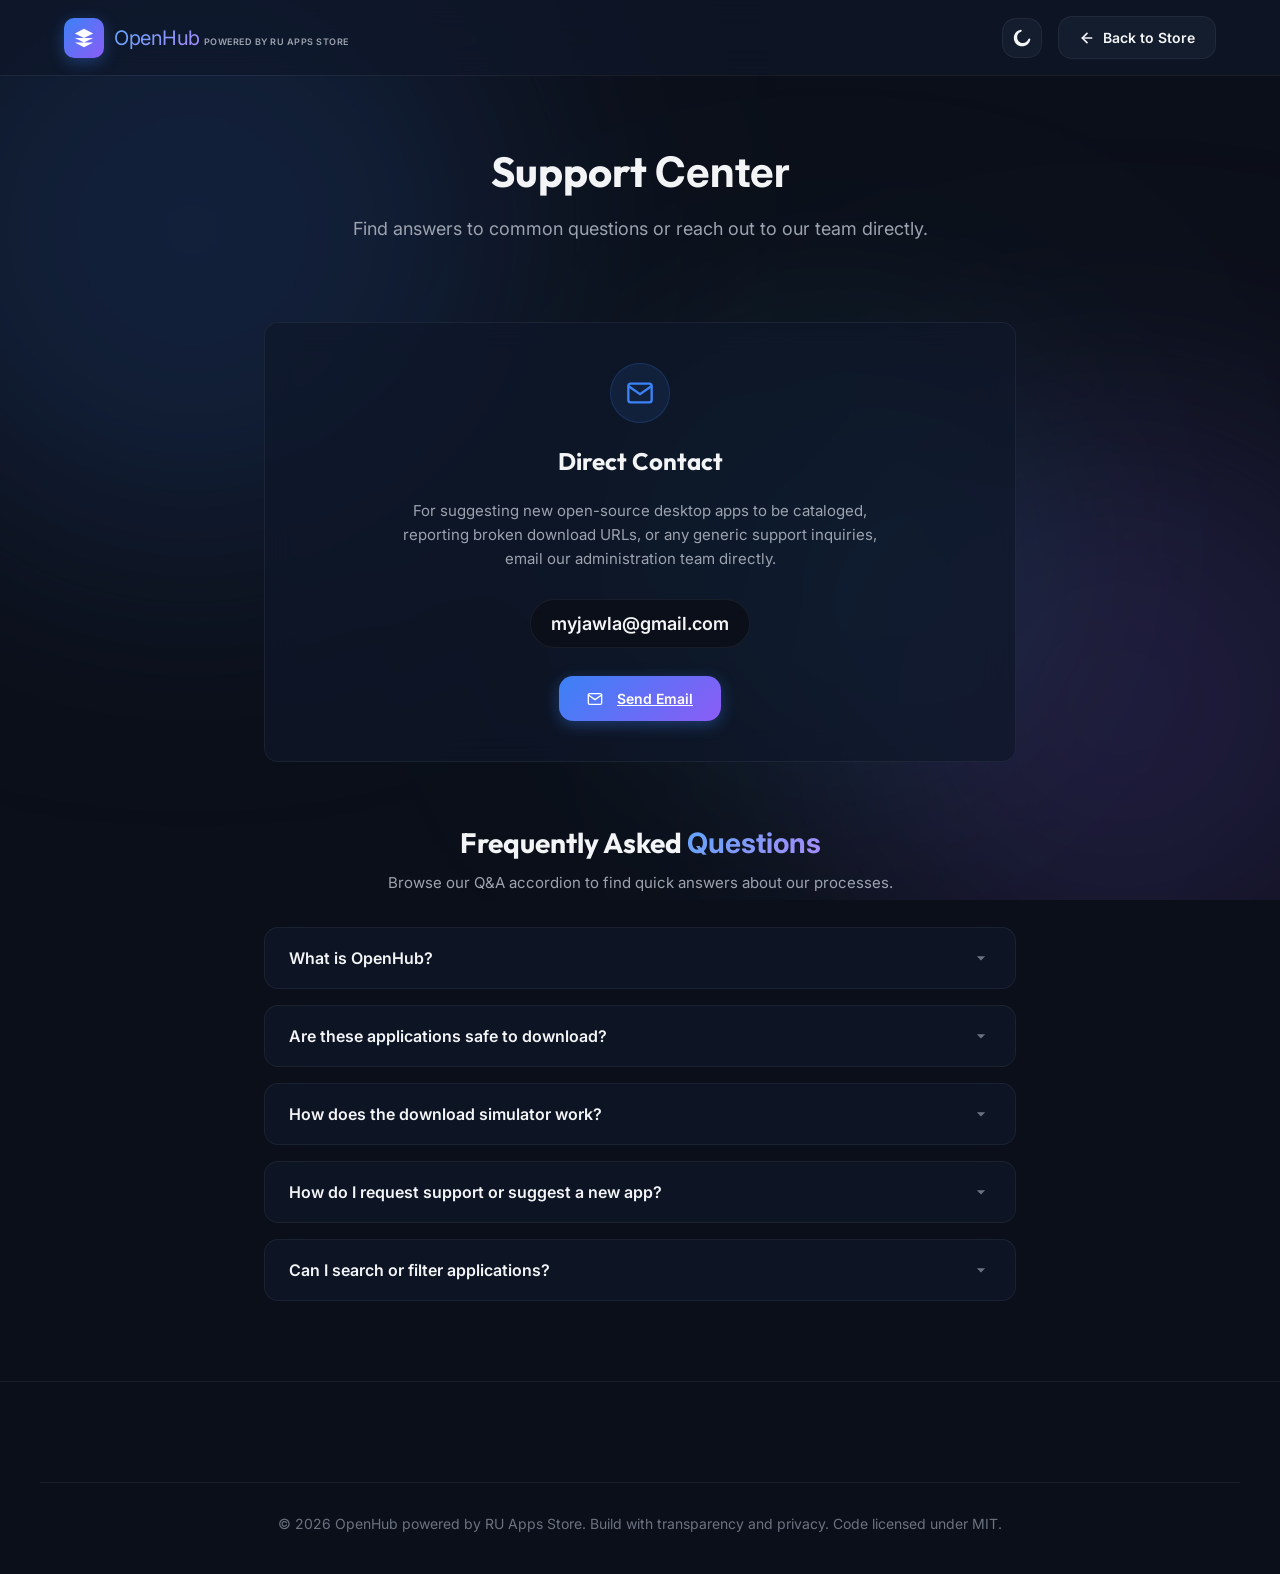
==== support.html @ 0f74a6c7 "Add files via upload" ====
<!DOCTYPE html>
<html lang="en" data-theme="dark">
<head>
    <meta charset="UTF-8">
    <meta name="viewport" content="width=device-width, initial-scale=1.0">
    <title>Support & Q&A - OpenHub powered by RU Apps Store</title>
    <meta name="description" content="Get help, check frequently asked questions, suggest new open-source applications, or contact support for OpenHub powered by RU Apps Store.">
    <link rel="stylesheet" href="styles.css?v=2.1.0">
    <style>
        /* Support Page Specific Overrides */
        .support-hero {
            padding-top: 140px;
            padding-bottom: 40px;
            text-align: center;
        }
        
        .support-container {
            max-width: 800px;
            margin: 0 auto;
            padding: 0 24px;
        }

        .contact-card {
            padding: 40px;
            text-align: center;
            margin-bottom: 60px;
            position: relative;
            overflow: hidden;
            display: flex;
            flex-direction: column;
            align-items: center;
            gap: 20px;
        }

        .contact-icon {
            width: 60px;
            height: 60px;
            background: rgba(59, 130, 246, 0.1);
            border: 1px solid rgba(59, 130, 246, 0.2);
            color: var(--accent-primary);
            border-radius: 50%;
            display: flex;
            align-items: center;
            justify-content: center;
        }

        .contact-icon svg {
            width: 28px;
            height: 28px;
            fill: none;
            stroke: currentColor;
            stroke-width: 2;
        }

        .contact-card h3 {
            font-size: 24px;
            font-weight: 700;
        }

        .contact-card p {
            color: var(--text-secondary);
            font-size: 15px;
            max-width: 500px;
            line-height: 1.6;
        }

        .contact-email {
            font-size: 18px;
            font-weight: 600;
            color: var(--text-primary);
            background: var(--bg-primary);
            padding: 10px 20px;
            border-radius: 30px;
            border: 1px solid var(--border-color);
            margin: 8px 0;
        }

        .back-btn-nav {
            display: flex;
            align-items: center;
            gap: 8px;
            text-decoration: none;
            color: var(--text-primary);
            font-weight: 600;
            font-size: 14px;
            padding: 10px 20px;
            border-radius: var(--radius-md);
            background: var(--bg-card);
            border: 1px solid var(--border-color);
            transition: all 0.25s ease;
        }

        .back-btn-nav:hover {
            border-color: var(--border-color-active);
            background: rgba(255, 255, 255, 0.05);
            transform: translateY(-2px);
        }

        [data-theme="light"] .back-btn-nav:hover {
            background: rgba(0, 0, 0, 0.02);
        }
    </style>
</head>
<body>
    <!-- Background Animated Blobs -->
    <div class="bg-blobs">
        <div class="blob blob-1"></div>
        <div class="blob blob-2"></div>
        <div class="blob blob-3"></div>
    </div>

    <!-- Navigation Header -->
    <header>
        <div class="container nav-wrapper">
            <a href="index.html" class="logo-wrapper">
                <div class="logo-icon">
                    <svg viewBox="0 0 24 24">
                        <path d="M12 2L2 7l10 5 10-5-10-5zM2 17l10 5 10-5M2 12l10 5 10-5"/>
                    </svg>
                </div>
                <div class="logo-text-group">
                    <span class="logo-text" style="font-size: 20px;">OpenHub</span>
                    <span class="logo-subtext" style="font-size: 9px; color: var(--text-secondary); font-weight: 600; letter-spacing: 0.5px; text-transform: uppercase;">powered by RU Apps Store</span>
                </div>
            </a>
            
            <div class="nav-actions">
                <button class="btn btn-secondary theme-btn btn-icon" id="themeToggle" aria-label="Toggle Theme">
                    <!-- Sun Icon -->
                    <svg class="sun" viewBox="0 0 24 24">
                        <path d="M12 7c-2.76 0-5 2.24-5 5s2.24 5 5 5 5-2.24 5-5-2.24-5-5-5zM2 13h2c.55 0 1-.45 1-1s-.45-1-1-1H2c-.55 0-1 .45-1 1s.45 1 1 1zm18 0h2c.55 0 1-.45 1-1s-.45-1-1-1h-2c-.55 0-1 .45-1 1s.45 1 1 1zM11 2v2c0 .55.45 1 1 1s1-.45 1-1V2c0-.55-.45-1-1-1s-1 .45-1 1zm0 18v2c0 .55.45 1 1 1s1-.45 1-1v-2c0-.55-.45-1-1-1s-1 .45-1 1zM5.99 4.58c-.39-.39-1.03-.39-1.41 0s-.39 1.03 0 1.41l1.06 1.06c.39.39 1.03.39 1.41 0s.39-1.03 0-1.41L5.99 4.58zm12.37 12.37c-.39-.39-1.03-.39-1.41 0s-.39 1.03 0 1.41l1.06 1.06c.39.39 1.03.39 1.41 0s.39-1.03 0-1.41l-1.06-1.06zm1.06-10.96c.39-.39.39-1.03 0-1.41s-1.03-.39-1.41 0l-1.06 1.06c-.39.39-.39 1.03 0 1.41s1.03.39 1.41 0l1.06-1.06zM7.05 18.36c.39-.39.39-1.03 0-1.41s-1.03-.39-1.41 0l-1.06 1.06c-.39.39-.39 1.03 0 1.41s1.03.39 1.41 0l1.06-1.06z"/>
                    </svg>
                    <!-- Moon Icon -->
                    <svg class="moon" viewBox="0 0 24 24">
                        <path d="M12.3 22h-.1c-5.5 0-10-4.5-10-10 0-4.8 3.5-8.9 8.2-9.8.6-.1 1.2.3 1.3.9.1.6-.2 1.2-.8 1.4-2.8.9-4.7 3.5-4.7 6.5 0 3.9 3.1 7 7 7 3 0 5.6-1.9 6.5-4.7.2-.6.8-.9 1.4-.8.6.1 1 .7.9 1.3-.9 4.7-5 8.2-9.7 8.2z"/>
                    </svg>
                </button>
                <a href="index.html" class="back-btn-nav">
                    <svg width="16" height="16" viewBox="0 0 24 24" fill="none" stroke="currentColor" stroke-width="2.5" stroke-linecap="round" stroke-linejoin="round">
                        <line x1="19" y1="12" x2="5" y2="12"></line>
                        <polyline points="12 19 5 12 12 5"></polyline>
                    </svg>
                    Back to Store
                </a>
            </div>
        </div>
    </header>

    <!-- Support Center Hero -->
    <section class="support-hero">
        <div class="container">
            <h1 style="font-size: 42px; margin-bottom: 12px;">Support <span>Center</span></h1>
            <p class="hero-subtitle">Find answers to common questions or reach out to our team directly.</p>
        </div>
    </section>

    <!-- Support Content -->
    <div class="support-container">
        <!-- Contact Card -->
        <div class="contact-card glass">
            <div class="contact-icon">
                <svg viewBox="0 0 24 24">
                    <path d="M4 4h16c1.1 0 2 .9 2 2v12c0 1.1-.9 2-2 2H4c-1.1 0-2-.9-2-2V6c0-1.1.9-2 2-2z"/>
                    <polyline points="22,6 12,13 2,6"/>
                </svg>
            </div>
            <h3>Direct Contact</h3>
            <p>For suggesting new open-source desktop apps to be cataloged, reporting broken download URLs, or any generic support inquiries, email our administration team directly.</p>
            <div class="contact-email">myjawla@gmail.com</div>
            <a href="mailto:myjawla@gmail.com" class="btn btn-primary" style="padding: 12px 28px;">
                <svg width="16" height="16" viewBox="0 0 24 24" fill="none" stroke="currentColor" stroke-width="2" stroke-linecap="round" stroke-linejoin="round" style="margin-right: 6px;">
                    <path d="M4 4h16c1.1 0 2 .9 2 2v12c0 1.1-.9 2-2 2H4c-1.1 0-2-.9-2-2V6c0-1.1.9-2 2-2z"/>
                    <polyline points="22,6 12,13 2,6"/>
                </svg>
                Send Email
            </a>
        </div>

        <!-- FAQ Section -->
        <section class="qa-section" style="border-top: none; padding-top: 0;">
            <h2 class="section-title" style="font-size: 28px; margin-bottom: 8px;">Frequently Asked <span>Questions</span></h2>
            <p class="section-subtitle" style="margin-bottom: 32px;">Browse our Q&A accordion to find quick answers about our processes.</p>
            
            <div class="qa-grid">
                <div class="qa-card glass">
                    <button class="qa-trigger">
                        <span>What is OpenHub?</span>
                        <svg class="chevron" viewBox="0 0 24 24"><path d="M7 10l5 5 5-5H7z"/></svg>
                    </button>
                    <div class="qa-content">
                        <p>OpenHub is a premium, curated catalog of free and open-source software (FOSS) for desktop systems. We host lists of official, clean installer links without any third-party wrappers, trackers, or hidden adware.</p>
                    </div>
                </div>

                <div class="qa-card glass">
                    <button class="qa-trigger">
                        <span>Are these applications safe to download?</span>
                        <svg class="chevron" viewBox="0 0 24 24"><path d="M7 10l5 5 5-5H7z"/></svg>
                    </button>
                    <div class="qa-content">
                        <p>Yes. Every listing points directly to official repository release assets (like GitHub Releases or official project mirrors). Downloads are verified by checksum logs, keeping you safe from malicious files.</p>
                    </div>
                </div>

                <div class="qa-card glass">
                    <button class="qa-trigger">
                        <span>How does the download simulator work?</span>
                        <svg class="chevron" viewBox="0 0 24 24"><path d="M7 10l5 5 5-5H7z"/></svg>
                    </button>
                    <div class="qa-content">
                        <p>When you click download, OpenHub triggers a secure handshake simulator that visualizes CDN routing, SHA-256 integrity checks, and antivirus sandbox scans to assure source safety before your browser starts the download.</p>
                    </div>
                </div>

                <div class="qa-card glass">
                    <button class="qa-trigger">
                        <span>How do I request support or suggest a new app?</span>
                        <svg class="chevron" viewBox="0 0 24 24"><path d="M7 10l5 5 5-5H7z"/></svg>
                    </button>
                    <div class="qa-content">
                        <p>You can suggest additions, report broken links, or ask questions by clicking the <strong>Send Email</strong> button above or by emailing us directly at <a href="mailto:myjawla@gmail.com" class="support-email">myjawla@gmail.com</a>.</p>
                    </div>
                </div>

                <div class="qa-card glass">
                    <button class="qa-trigger">
                        <span>Can I search or filter applications?</span>
                        <svg class="chevron" viewBox="0 0 24 24"><path d="M7 10l5 5 5-5H7z"/></svg>
                    </button>
                    <div class="qa-content">
                        <p>Absolutely! You can search by keywords in real-time or filter by categories like Development, Utilities, Productivity, Graphics, Security, and Multimedia using the navigation pills on the main store page.</p>
                    </div>
                </div>
            </div>
        </section>
    </div>

    <!-- Footer -->
    <footer>
        <div class="container footer-content" style="border-top: 1px solid var(--border-color); padding-top: 30px; margin-top: 60px; text-align: center;">
            <p>&copy; 2026 OpenHub powered by RU Apps Store. Build with transparency and privacy. Code licensed under MIT.</p>
        </div>
    </footer>

    <script src="support.js?v=2.1.0"></script>
</body>
</html>
---- styles.css ----
@import url('https://fonts.googleapis.com/css2?family=Inter:wght@300;400;500;600;700&family=Outfit:wght@400;500;600;700;800&display=swap');

:root {
    /* Themes variables - Default Dark Mode */
    --bg-primary: #0b0f19;
    --bg-secondary: rgba(15, 23, 42, 0.7);
    --bg-card: rgba(30, 41, 59, 0.45);
    --bg-input: rgba(15, 23, 42, 0.5);
    --border-color: rgba(255, 255, 255, 0.06);
    --border-color-active: rgba(255, 255, 255, 0.15);
    --text-primary: #f3f4f6;
    --text-secondary: #9ca3af;
    --text-muted: #6b7280;
    
    --accent-primary: #3b82f6;
    --accent-secondary: #8b5cf6;
    --accent-cyan: #06b6d4;
    --accent-emerald: #10b981;
    --accent-gradient: linear-gradient(135deg, #3b82f6 0%, #8b5cf6 100%);
    --accent-gradient-hover: linear-gradient(135deg, #2563eb 0%, #7c3aed 100%);
    --text-gradient: linear-gradient(135deg, #60a5fa 0%, #a78bfa 100%);
    --glow-color: rgba(59, 130, 246, 0.35);
    --glass-blur: blur(16px);
    
    --shadow-sm: 0 2px 8px -1px rgba(0, 0, 0, 0.1), 0 1px 3px -1px rgba(0, 0, 0, 0.06);
    --shadow-md: 0 4px 20px -2px rgba(0, 0, 0, 0.25), 0 2px 8px -1px rgba(0, 0, 0, 0.15);
    --shadow-lg: 0 20px 40px -5px rgba(0, 0, 0, 0.4), 0 10px 15px -3px rgba(0, 0, 0, 0.3);
    
    --radius-sm: 8px;
    --radius-md: 14px;
    --radius-lg: 24px;
    --radius-circle: 50%;
}

[data-theme="light"] {
    --bg-primary: #f8fafc;
    --bg-secondary: rgba(255, 255, 255, 0.75);
    --bg-card: rgba(255, 255, 255, 0.65);
    --bg-input: rgba(241, 245, 249, 0.8);
    --border-color: rgba(0, 0, 0, 0.06);
    --border-color-active: rgba(0, 0, 0, 0.12);
    --text-primary: #0f172a;
    --text-secondary: #475569;
    --text-muted: #94a3b8;
    
    --accent-primary: #2563eb;
    --accent-secondary: #7c3aed;
    --accent-cyan: #0891b2;
    --accent-emerald: #059669;
    --accent-gradient: linear-gradient(135deg, #2563eb 0%, #7c3aed 100%);
    --accent-gradient-hover: linear-gradient(135deg, #1d4ed8 0%, #6d28d9 100%);
    --text-gradient: linear-gradient(135deg, #1e40af 0%, #6b21a8 100%);
    --glow-color: rgba(37, 99, 235, 0.12);
    
    --shadow-sm: 0 2px 8px -1px rgba(0, 0, 0, 0.05), 0 1px 3px -1px rgba(0, 0, 0, 0.03);
    --shadow-md: 0 4px 20px -2px rgba(15, 23, 42, 0.08), 0 2px 8px -1px rgba(15, 23, 42, 0.04);
    --shadow-lg: 0 20px 40px -5px rgba(15, 23, 42, 0.1), 0 10px 15px -3px rgba(15, 23, 42, 0.05);
}

* {
    margin: 0;
    padding: 0;
    box-sizing: border-box;
    font-family: 'Inter', sans-serif;
    transition: background-color 0.3s ease, border-color 0.3s ease, color 0.3s ease;
}

body {
    background-color: var(--bg-primary);
    color: var(--text-primary);
    min-height: 100vh;
    overflow-x: hidden;
    line-height: 1.5;
}

/* Background Gradients Effects */
.bg-blobs {
    position: fixed;
    top: 0;
    left: 0;
    width: 100%;
    height: 100%;
    z-index: -1;
    overflow: hidden;
    pointer-events: none;
}

.blob {
    position: absolute;
    border-radius: 50%;
    filter: blur(120px);
    opacity: 0.15;
    mix-blend-mode: screen;
}

[data-theme="light"] .blob {
    opacity: 0.08;
    mix-blend-mode: multiply;
}

.blob-1 {
    top: -10%;
    left: -10%;
    width: 50vw;
    height: 50vw;
    background: var(--accent-primary);
    animation: float 20s infinite alternate;
}

.blob-2 {
    bottom: -10%;
    right: -10%;
    width: 45vw;
    height: 45vw;
    background: var(--accent-secondary);
    animation: float 25s infinite alternate-reverse;
}

.blob-3 {
    top: 40%;
    left: 50%;
    width: 30vw;
    height: 30vw;
    background: var(--accent-cyan);
    animation: float 18s infinite alternate;
}

@keyframes float {
    0% { transform: translate(0, 0) scale(1); }
    50% { transform: translate(50px, 30px) scale(1.1); }
    100% { transform: translate(-30px, -50px) scale(0.9); }
}

/* Scrollbar Style */
::-webkit-scrollbar {
    width: 8px;
}
::-webkit-scrollbar-track {
    background: var(--bg-primary);
}
::-webkit-scrollbar-thumb {
    background: var(--border-color-active);
    border-radius: 4px;
}
::-webkit-scrollbar-thumb:hover {
    background: var(--accent-primary);
}

/* Typography elements */
h1, h2, h3, h4, .font-display {
    font-family: 'Outfit', sans-serif;
    font-weight: 700;
}

/* Container */
.container {
    max-width: 1200px;
    margin: 0 auto;
    padding: 0 24px;
}

/* Glassmorphism utility class */
.glass {
    background: var(--bg-secondary);
    backdrop-filter: var(--glass-blur);
    -webkit-backdrop-filter: var(--glass-blur);
    border: 1px solid var(--border-color);
    border-radius: var(--radius-md);
}

/* Header & Navigation */
header {
    position: fixed;
    top: 0;
    left: 0;
    width: 100%;
    z-index: 100;
    padding: 16px 0;
    border-bottom: 1px solid var(--border-color);
}

header::before {
    content: '';
    position: absolute;
    inset: 0;
    background: var(--bg-secondary);
    backdrop-filter: var(--glass-blur);
    -webkit-backdrop-filter: var(--glass-blur);
    z-index: -1;
}

.nav-wrapper {
    display: flex;
    justify-content: space-between;
    align-items: center;
}

.logo-wrapper {
    display: flex;
    align-items: center;
    gap: 10px;
    text-decoration: none;
    color: var(--text-primary);
}

.logo-icon {
    width: 40px;
    height: 40px;
    background: var(--accent-gradient);
    border-radius: 10px;
    display: flex;
    align-items: center;
    justify-content: center;
    box-shadow: 0 4px 15px var(--glow-color);
}

.logo-icon svg {
    width: 22px;
    height: 22px;
    fill: #ffffff;
}

.logo-text {
    font-size: 24px;
    background: var(--text-gradient);
    -webkit-background-clip: text;
    -webkit-text-fill-color: transparent;
    letter-spacing: -0.5px;
}

.nav-actions {
    display: flex;
    align-items: center;
    gap: 16px;
}

/* Buttons */
.btn {
    display: inline-flex;
    align-items: center;
    justify-content: center;
    gap: 8px;
    padding: 10px 20px;
    border-radius: var(--radius-md);
    font-weight: 600;
    font-size: 14px;
    cursor: pointer;
    border: none;
    transition: all 0.25s cubic-bezier(0.4, 0, 0.2, 1);
}

.btn-primary {
    background: var(--accent-gradient);
    color: #ffffff;
    box-shadow: 0 4px 15px var(--glow-color);
}

.btn-primary:hover {
    background: var(--accent-gradient-hover);
    transform: translateY(-2px);
    box-shadow: 0 6px 20px var(--glow-color);
}

.btn-secondary {
    background: var(--bg-card);
    border: 1px solid var(--border-color);
    color: var(--text-primary);
}

.btn-secondary:hover {
    border-color: var(--border-color-active);
    background: rgba(255, 255, 255, 0.05);
    transform: translateY(-2px);
}

[data-theme="light"] .btn-secondary:hover {
    background: rgba(0, 0, 0, 0.02);
}

.btn-icon {
    width: 40px;
    height: 40px;
    padding: 0;
    border-radius: var(--radius-md);
}

/* Theme toggle btn */
.theme-btn svg {
    width: 20px;
    height: 20px;
    fill: var(--text-primary);
}

.theme-btn .sun { display: none; }
.theme-btn .moon { display: block; }

[data-theme="light"] .theme-btn .sun { display: block; }
[data-theme="light"] .theme-btn .moon { display: none; }

/* Hero Section */
.hero {
    padding-top: 140px;
    padding-bottom: 60px;
    text-align: center;
    position: relative;
}

.hero-badge {
    display: inline-flex;
    align-items: center;
    gap: 6px;
    padding: 6px 14px;
    background: rgba(59, 130, 246, 0.1);
    border: 1px solid rgba(59, 130, 246, 0.2);
    border-radius: 30px;
    color: #60a5fa;
    font-size: 13px;
    font-weight: 500;
    margin-bottom: 24px;
}

[data-theme="light"] .hero-badge {
    background: rgba(37, 99, 235, 0.06);
    color: var(--accent-primary);
}

.hero-badge svg {
    width: 14px;
    height: 14px;
    fill: currentColor;
}

.hero h1 {
    font-size: 52px;
    line-height: 1.15;
    margin-bottom: 16px;
    letter-spacing: -1.5px;
}

.hero h1 span {
    background: var(--text-gradient);
    -webkit-background-clip: text;
    -webkit-text-fill-color: transparent;
}

.hero-subtitle {
    font-size: 18px;
    color: var(--text-secondary);
    max-width: 600px;
    margin: 0 auto 40px;
    font-weight: 400;
}

/* Search Bar Wrapper */
.search-container {
    max-width: 640px;
    margin: 0 auto;
    position: relative;
    border-radius: var(--radius-md);
    box-shadow: var(--shadow-md);
}

.search-input-wrapper {
    display: flex;
    align-items: center;
    background: var(--bg-card);
    border: 1px solid var(--border-color);
    border-radius: var(--radius-md);
    padding: 6px 8px 6px 18px;
    position: relative;
    z-index: 2;
}

.search-input-wrapper:focus-within {
    border-color: var(--accent-primary);
    box-shadow: 0 0 0 3px var(--glow-color);
}

.search-input-wrapper svg.search-icon {
    width: 20px;
    height: 20px;
    fill: var(--text-muted);
    margin-right: 12px;
    flex-shrink: 0;
}

.search-input {
    background: none;
    border: none;
    outline: none;
    width: 100%;
    color: var(--text-primary);
    font-size: 16px;
    padding: 10px 0;
}

.search-input::placeholder {
    color: var(--text-muted);
}

/* Main Section Layout */
.app-section {
    padding-bottom: 80px;
}

/* Filter controls */
.controls-bar {
    display: flex;
    flex-direction: column;
    gap: 20px;
    margin-bottom: 36px;
}

.category-filters {
    display: flex;
    gap: 10px;
    overflow-x: auto;
    padding-bottom: 6px;
    scrollbar-width: none; /* Firefox */
}

.category-filters::-webkit-scrollbar {
    display: none; /* Safari and Chrome */
}

.filter-pill {
    padding: 8px 18px;
    border-radius: 20px;
    background: var(--bg-card);
    border: 1px solid var(--border-color);
    color: var(--text-secondary);
    font-size: 14px;
    font-weight: 500;
    white-space: nowrap;
    cursor: pointer;
    transition: all 0.2s ease;
}

.filter-pill:hover {
    color: var(--text-primary);
    border-color: var(--border-color-active);
}

.filter-pill.active {
    background: var(--accent-gradient);
    color: #ffffff;
    border-color: transparent;
    box-shadow: 0 4px 12px var(--glow-color);
}

.meta-info-row {
    display: flex;
    justify-content: space-between;
    align-items: center;
    font-size: 14px;
    color: var(--text-secondary);
}

.sorting-wrapper {
    display: flex;
    align-items: center;
    gap: 8px;
}

.sort-select {
    background: var(--bg-card);
    border: 1px solid var(--border-color);
    color: var(--text-primary);
    padding: 6px 12px;
    border-radius: 8px;
    outline: none;
    cursor: pointer;
    font-size: 13px;
}

/* Apps Grid */
.apps-grid {
    display: grid;
    grid-template-columns: repeat(auto-fill, minmax(340px, 1fr));
    gap: 24px;
}

/* App Card styling */
.app-card {
    display: flex;
    flex-direction: column;
    padding: 24px;
    position: relative;
    overflow: hidden;
    cursor: pointer;
    transition: all 0.3s cubic-bezier(0.25, 0.8, 0.25, 1);
}

.app-card::after {
    content: '';
    position: absolute;
    inset: 0;
    border-radius: inherit;
    border: 1px solid transparent;
    background: var(--accent-gradient) border-box;
    -webkit-mask: linear-gradient(#fff 0 0) padding-box, linear-gradient(#fff 0 0);
    -webkit-mask-composite: xor;
    mask-composite: exclude;
    opacity: 0;
    transition: opacity 0.3s ease;
}

.app-card:hover {
    transform: translateY(-6px);
    box-shadow: var(--shadow-md);
    background: rgba(30, 41, 59, 0.6);
}

[data-theme="light"] .app-card:hover {
    background: rgba(255, 255, 255, 0.9);
}

.app-card:hover::after {
    opacity: 1;
}

.app-card-header {
    display: flex;
    gap: 16px;
    margin-bottom: 16px;
    align-items: center;
}

.app-card-icon {
    width: 60px;
    height: 60px;
    border-radius: var(--radius-md);
    background: rgba(255, 255, 255, 0.03);
    border: 1px solid var(--border-color);
    padding: 10px;
    display: flex;
    align-items: center;
    justify-content: center;
    box-shadow: var(--shadow-sm);
    flex-shrink: 0;
}

.app-card-icon img, .app-card-icon svg {
    max-width: 100%;
    max-height: 100%;
    object-fit: contain;
}

.app-card-meta {
    display: flex;
    flex-direction: column;
    gap: 4px;
}

.app-card-title {
    font-size: 18px;
    font-weight: 700;
    line-height: 1.2;
}

.app-card-developer {
    font-size: 13px;
    color: var(--text-muted);
}

.app-card-body {
    flex-grow: 1;
    margin-bottom: 20px;
}

.app-card-desc {
    color: var(--text-secondary);
    font-size: 14px;
    line-height: 1.5;
    display: -webkit-box;
    -webkit-line-clamp: 2;
    -webkit-box-orient: vertical;
    overflow: hidden;
}

.app-card-footer {
    display: flex;
    justify-content: space-between;
    align-items: center;
    border-top: 1px solid var(--border-color);
    padding-top: 16px;
    margin-top: auto;
}

.app-stats {
    display: flex;
    gap: 12px;
}

.app-stat {
    display: flex;
    align-items: center;
    gap: 4px;
    font-size: 13px;
    color: var(--text-muted);
}

.app-stat svg {
    width: 14px;
    height: 14px;
    fill: currentColor;
}

.category-tag {
    font-size: 11px;
    font-weight: 600;
    text-transform: uppercase;
    letter-spacing: 0.5px;
    padding: 3px 8px;
    border-radius: 12px;
    background: rgba(255, 255, 255, 0.05);
    border: 1px solid var(--border-color);
    color: var(--text-secondary);
}

[data-theme="light"] .category-tag {
    background: rgba(0, 0, 0, 0.03);
}

/* Modals Overlay Base */
.modal-overlay {
    position: fixed;
    inset: 0;
    background: rgba(0, 0, 0, 0.7);
    backdrop-filter: blur(10px);
    -webkit-backdrop-filter: blur(10px);
    z-index: 1000;
    display: flex;
    align-items: center;
    justify-content: center;
    opacity: 0;
    pointer-events: none;
    transition: opacity 0.3s cubic-bezier(0.4, 0, 0.2, 1);
    padding: 20px;
}

.modal-overlay.active {
    opacity: 1;
    pointer-events: auto;
}

.modal-content {
    background: var(--bg-primary);
    border: 1px solid var(--border-color);
    border-radius: var(--radius-lg);
    width: 100%;
    max-width: 720px;
    max-height: 90vh;
    overflow-y: auto;
    position: relative;
    transform: scale(0.95) translateY(20px);
    transition: transform 0.35s cubic-bezier(0.34, 1.56, 0.64, 1);
    box-shadow: var(--shadow-lg);
}

.modal-overlay.active .modal-content {
    transform: scale(1) translateY(0);
}

.modal-close-btn {
    position: absolute;
    top: 20px;
    right: 20px;
    background: var(--bg-card);
    border: 1px solid var(--border-color);
    color: var(--text-primary);
    width: 36px;
    height: 36px;
    border-radius: 50%;
    display: flex;
    align-items: center;
    justify-content: center;
    cursor: pointer;
    z-index: 10;
}

.modal-close-btn svg {
    width: 14px;
    height: 14px;
    fill: currentColor;
}

.modal-close-btn:hover {
    border-color: var(--border-color-active);
    background: rgba(255, 255, 255, 0.05);
}

/* Detail Modal Styles */
.detail-header {
    display: flex;
    gap: 24px;
    padding: 40px 40px 30px;
    border-bottom: 1px solid var(--border-color);
    align-items: center;
}

.detail-logo {
    width: 90px;
    height: 90px;
    border-radius: var(--radius-lg);
    background: rgba(255, 255, 255, 0.02);
    border: 1px solid var(--border-color);
    padding: 16px;
    display: flex;
    align-items: center;
    justify-content: center;
    flex-shrink: 0;
}

.detail-logo svg, .detail-logo img {
    max-width: 100%;
    max-height: 100%;
}

.detail-meta-wrapper {
    flex-grow: 1;
}

.detail-title-row {
    display: flex;
    justify-content: space-between;
    align-items: flex-start;
    gap: 16px;
    flex-wrap: wrap;
}

.detail-title {
    font-size: 28px;
    font-weight: 800;
}

.detail-tags {
    display: flex;
    gap: 8px;
    margin-top: 8px;
}

.detail-body {
    padding: 30px 40px 40px;
}

.detail-desc {
    color: var(--text-secondary);
    font-size: 16px;
    line-height: 1.6;
    margin-bottom: 30px;
}

.detail-grid {
    display: grid;
    grid-template-columns: repeat(2, 1fr);
    gap: 20px;
    margin-bottom: 30px;
}

.detail-info-item {
    background: var(--bg-card);
    border: 1px solid var(--border-color);
    padding: 16px;
    border-radius: var(--radius-md);
}

.info-label {
    font-size: 12px;
    color: var(--text-muted);
    text-transform: uppercase;
    letter-spacing: 0.5px;
    margin-bottom: 4px;
}

.info-value {
    font-size: 15px;
    font-weight: 600;
    color: var(--text-primary);
}

.detail-action-buttons {
    display: flex;
    gap: 12px;
}

.detail-action-buttons .btn {
    flex: 1;
}

/* Download Simulation Modal */
.download-simulator-content {
    max-width: 440px;
    text-align: center;
    padding: 40px;
}

.simulator-icon-container {
    width: 80px;
    height: 80px;
    margin: 0 auto 24px;
    background: rgba(59, 130, 246, 0.1);
    border-radius: 50%;
    display: flex;
    align-items: center;
    justify-content: center;
    position: relative;
}

.simulator-icon-container svg {
    width: 32px;
    height: 32px;
    fill: var(--accent-primary);
}

.scanning-ring {
    position: absolute;
    inset: -5px;
    border: 2px solid transparent;
    border-top-color: var(--accent-cyan);
    border-radius: 50%;
    animation: rotate 1.5s linear infinite;
}

@keyframes rotate {
    to { transform: rotate(360deg); }
}

.progress-stats-row {
    display: flex;
    justify-content: space-between;
    align-items: center;
    font-size: 14px;
    font-weight: 500;
    margin-bottom: 8px;
    margin-top: 24px;
}

.progress-track {
    width: 100%;
    height: 8px;
    background: var(--bg-input);
    border-radius: 4px;
    overflow: hidden;
    margin-bottom: 24px;
    border: 1px solid var(--border-color);
}

.progress-bar {
    height: 100%;
    width: 0%;
    background: var(--accent-gradient);
    border-radius: 4px;
    transition: width 0.1s linear;
}

.simulator-status-text {
    font-size: 15px;
    color: var(--text-secondary);
    min-height: 24px;
}

.simulator-completed-actions {
    display: none;
    flex-direction: column;
    gap: 12px;
    margin-top: 24px;
    animation: fadeInUp 0.3s ease forwards;
}

@keyframes fadeInUp {
    from {
        opacity: 0;
        transform: translateY(10px);
    }
    to {
        opacity: 1;
        transform: translateY(0);
    }
}

/* Submit Modal / Floating Form */
.submit-modal-content {
    max-width: 560px;
}

.submit-header {
    padding: 30px 30px 20px;
    border-bottom: 1px solid var(--border-color);
}

.submit-header h2 {
    font-size: 22px;
}

.submit-body {
    padding: 30px;
}

.form-group {
    display: flex;
    flex-direction: column;
    gap: 8px;
    margin-bottom: 20px;
}

.form-group label {
    font-size: 13px;
    font-weight: 600;
    color: var(--text-secondary);
}

.form-input {
    background: var(--bg-input);
    border: 1px solid var(--border-color);
    color: var(--text-primary);
    padding: 12px 16px;
    border-radius: var(--radius-md);
    outline: none;
    font-size: 14px;
}

.form-input:focus {
    border-color: var(--accent-primary);
    background: var(--bg-card);
}

textarea.form-input {
    resize: vertical;
    min-height: 80px;
}

/* Feedback toast notifications */
.toast-container {
    position: fixed;
    bottom: 30px;
    right: 30px;
    z-index: 2000;
    display: flex;
    flex-direction: column;
    gap: 10px;
}

.toast {
    display: flex;
    align-items: center;
    gap: 12px;
    padding: 14px 20px;
    border-radius: var(--radius-md);
    box-shadow: var(--shadow-lg);
    background: var(--bg-secondary);
    border: 1px solid var(--border-color);
    backdrop-filter: var(--glass-blur);
    -webkit-backdrop-filter: var(--glass-blur);
    color: var(--text-primary);
    font-size: 14px;
    font-weight: 500;
    transform: translateY(50px);
    opacity: 0;
    animation: slideInUp 0.35s cubic-bezier(0.34, 1.56, 0.64, 1) forwards;
}

.toast-success {
    border-left: 4px solid var(--accent-emerald);
}

.toast-success svg {
    fill: var(--accent-emerald);
}

.toast svg {
    width: 18px;
    height: 18px;
}

@keyframes slideInUp {
    to {
        transform: translateY(0);
        opacity: 1;
    }
}

/* Footer Section */
footer {
    border-top: 1px solid var(--border-color);
    padding: 40px 0;
    text-align: center;
    font-size: 14px;
    color: var(--text-muted);
}

.footer-content {
    display: flex;
    flex-direction: column;
    align-items: center;
    gap: 16px;
}

.footer-stats {
    display: flex;
    gap: 24px;
    font-weight: 500;
    color: var(--text-secondary);
}

.footer-stats span {
    display: flex;
    align-items: center;
    gap: 6px;
}

.footer-stats svg {
    width: 14px;
    height: 14px;
    fill: currentColor;
}

/* Responsive media queries */
@media (max-width: 768px) {
    .hero h1 {
        font-size: 38px;
    }
    
    .hero-subtitle {
        font-size: 15px;
    }
    
    .detail-header {
        flex-direction: column;
        text-align: center;
        padding: 30px 20px 20px;
    }
    
    .detail-body {
        padding: 20px;
    }
    
    .detail-title-row {
        flex-direction: column;
        align-items: center;
    }
    
    .detail-tags {
        justify-content: center;
    }
    
    .detail-grid {
        grid-template-columns: 1fr;
    }
    
    .apps-grid {
        grid-template-columns: 1fr;
    }
}

/* Q&A Section Styles */
.qa-section {
    padding: 80px 0;
    position: relative;
    border-top: 1px solid var(--border-color);
}

.section-title {
    font-size: 36px;
    text-align: center;
    margin-bottom: 12px;
}

.section-title span {
    background: var(--text-gradient);
    -webkit-background-clip: text;
    -webkit-text-fill-color: transparent;
}

.section-subtitle {
    text-align: center;
    color: var(--text-secondary);
    max-width: 600px;
    margin: 0 auto 48px;
    font-size: 15px;
}

.qa-grid {
    max-width: 800px;
    margin: 0 auto;
    display: flex;
    flex-direction: column;
    gap: 16px;
}

.qa-card {
    border-radius: var(--radius-md);
    overflow: hidden;
    transition: all 0.3s ease;
    border: 1px solid var(--border-color);
}

.qa-card:hover {
    border-color: var(--border-color-active);
    background: rgba(255, 255, 255, 0.02);
}

[data-theme="light"] .qa-card:hover {
    background: rgba(0, 0, 0, 0.01);
}

.qa-trigger {
    width: 100%;
    background: none;
    border: none;
    outline: none;
    padding: 20px 24px;
    display: flex;
    justify-content: space-between;
    align-items: center;
    cursor: pointer;
    text-align: left;
    color: var(--text-primary);
    font-family: 'Outfit', sans-serif;
    font-weight: 600;
    font-size: 16px;
}

.qa-trigger .chevron {
    width: 20px;
    height: 20px;
    fill: var(--text-muted);
    transition: transform 0.3s cubic-bezier(0.4, 0, 0.2, 1);
}

.qa-card.active .qa-trigger .chevron {
    transform: rotate(180deg);
    fill: var(--accent-primary);
}

.qa-content {
    max-height: 0;
    overflow: hidden;
    transition: max-height 0.35s cubic-bezier(0.4, 0, 0.2, 1), padding 0.35s ease;
    padding: 0 24px;
}

.qa-card.active .qa-content {
    max-height: 200px;
    padding-bottom: 20px;
}

.qa-content p {
    color: var(--text-secondary);
    font-size: 14.5px;
    line-height: 1.6;
}

.support-email {
    color: var(--accent-primary);
    text-decoration: none;
    font-weight: 500;
}

.support-email:hover {
    text-decoration: underline;
}

@media (max-width: 768px) {
    .section-title {
        font-size: 28px;
    }
    .qa-trigger {
        padding: 16px 20px;
        font-size: 15px;
    }
    .qa-content {
        padding: 0 20px;
    }
    .qa-card.active .qa-content {
        padding-bottom: 16px;
    }
}
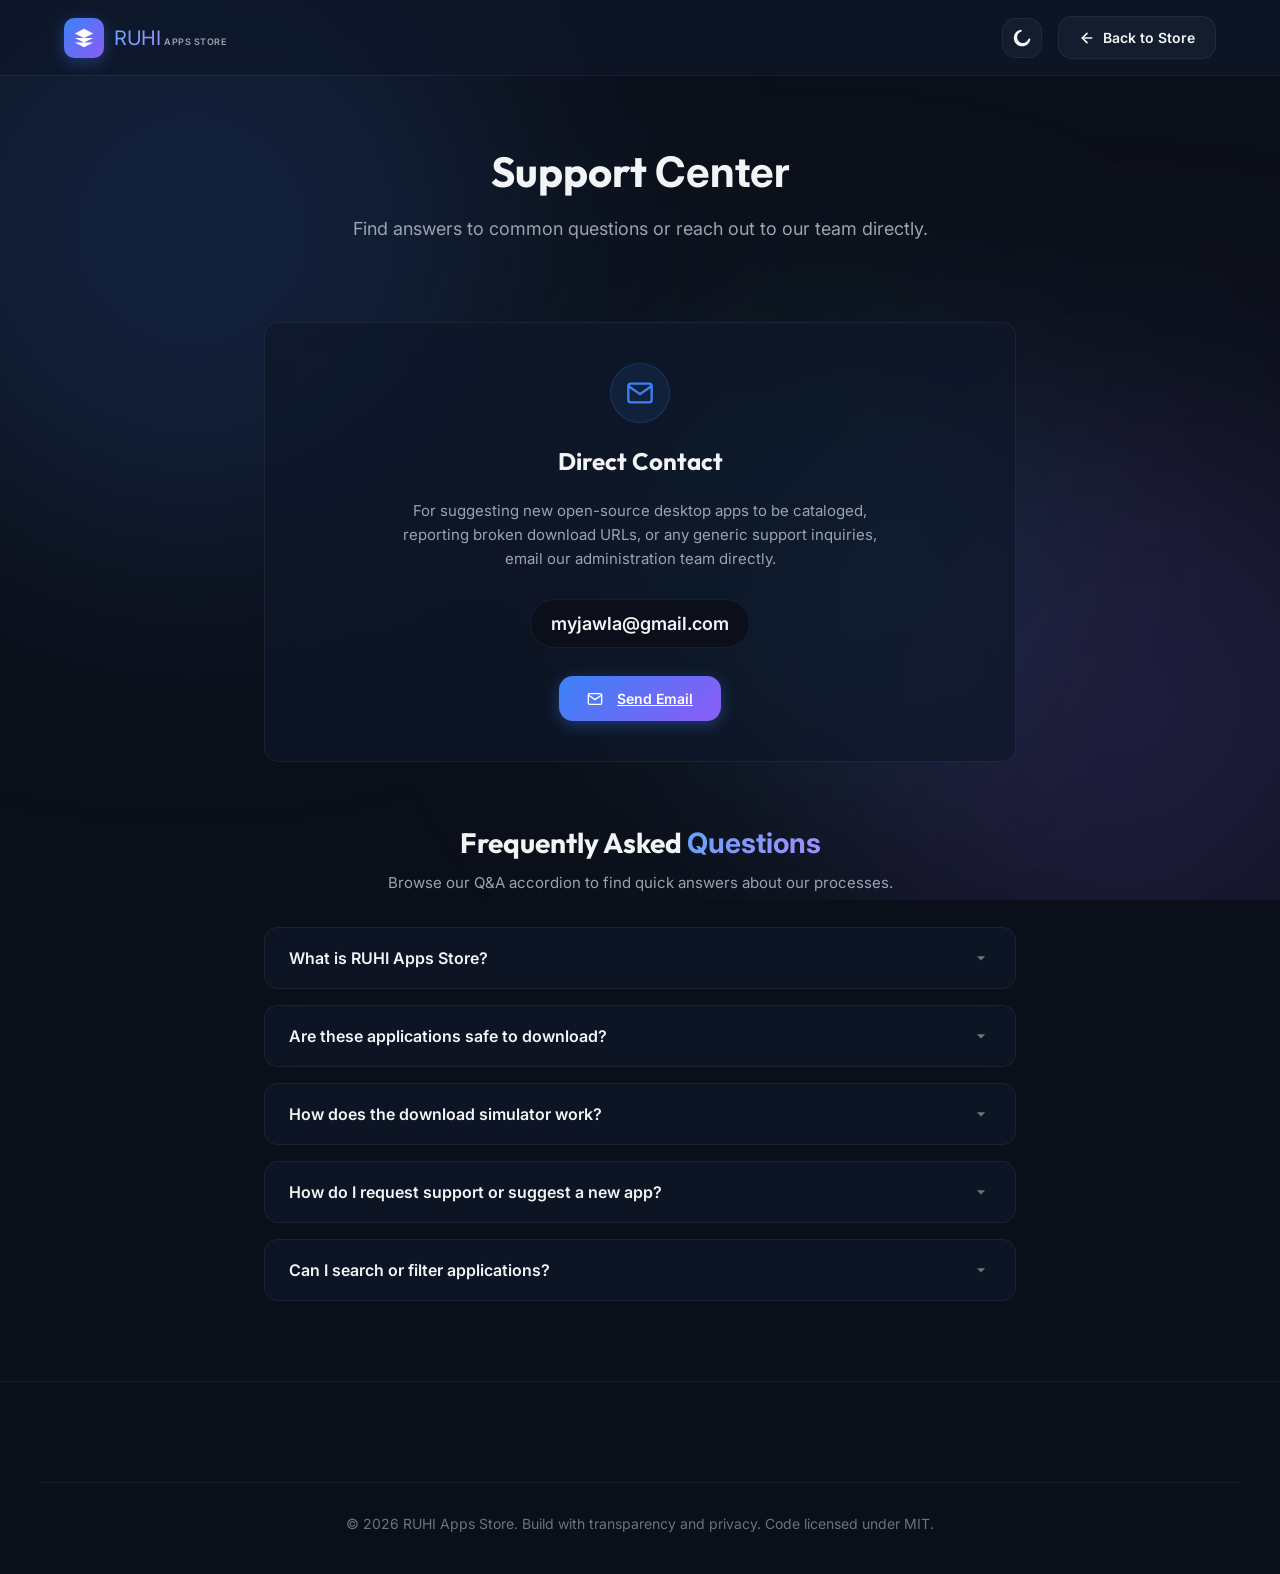
==== commit 0b2c0bb9: "Add files via upload" ====
--- a/support.html
+++ b/support.html
@@ -1,247 +1,247 @@
-<!DOCTYPE html>
-<html lang="en" data-theme="dark">
-<head>
-    <meta charset="UTF-8">
-    <meta name="viewport" content="width=device-width, initial-scale=1.0">
-    <title>Support & Q&A - OpenHub powered by RU Apps Store</title>
-    <meta name="description" content="Get help, check frequently asked questions, suggest new open-source applications, or contact support for OpenHub powered by RU Apps Store.">
-    <link rel="stylesheet" href="styles.css?v=2.1.0">
-    <style>
-        /* Support Page Specific Overrides */
-        .support-hero {
-            padding-top: 140px;
-            padding-bottom: 40px;
-            text-align: center;
-        }
-        
-        .support-container {
-            max-width: 800px;
-            margin: 0 auto;
-            padding: 0 24px;
-        }
-
-        .contact-card {
-            padding: 40px;
-            text-align: center;
-            margin-bottom: 60px;
-            position: relative;
-            overflow: hidden;
-            display: flex;
-            flex-direction: column;
-            align-items: center;
-            gap: 20px;
-        }
-
-        .contact-icon {
-            width: 60px;
-            height: 60px;
-            background: rgba(59, 130, 246, 0.1);
-            border: 1px solid rgba(59, 130, 246, 0.2);
-            color: var(--accent-primary);
-            border-radius: 50%;
-            display: flex;
-            align-items: center;
-            justify-content: center;
-        }
-
-        .contact-icon svg {
-            width: 28px;
-            height: 28px;
-            fill: none;
-            stroke: currentColor;
-            stroke-width: 2;
-        }
-
-        .contact-card h3 {
-            font-size: 24px;
-            font-weight: 700;
-        }
-
-        .contact-card p {
-            color: var(--text-secondary);
-            font-size: 15px;
-            max-width: 500px;
-            line-height: 1.6;
-        }
-
-        .contact-email {
-            font-size: 18px;
-            font-weight: 600;
-            color: var(--text-primary);
-            background: var(--bg-primary);
-            padding: 10px 20px;
-            border-radius: 30px;
-            border: 1px solid var(--border-color);
-            margin: 8px 0;
-        }
-
-        .back-btn-nav {
-            display: flex;
-            align-items: center;
-            gap: 8px;
-            text-decoration: none;
-            color: var(--text-primary);
-            font-weight: 600;
-            font-size: 14px;
-            padding: 10px 20px;
-            border-radius: var(--radius-md);
-            background: var(--bg-card);
-            border: 1px solid var(--border-color);
-            transition: all 0.25s ease;
-        }
-
-        .back-btn-nav:hover {
-            border-color: var(--border-color-active);
-            background: rgba(255, 255, 255, 0.05);
-            transform: translateY(-2px);
-        }
-
-        [data-theme="light"] .back-btn-nav:hover {
-            background: rgba(0, 0, 0, 0.02);
-        }
-    </style>
-</head>
-<body>
-    <!-- Background Animated Blobs -->
-    <div class="bg-blobs">
-        <div class="blob blob-1"></div>
-        <div class="blob blob-2"></div>
-        <div class="blob blob-3"></div>
-    </div>
-
-    <!-- Navigation Header -->
-    <header>
-        <div class="container nav-wrapper">
-            <a href="index.html" class="logo-wrapper">
-                <div class="logo-icon">
-                    <svg viewBox="0 0 24 24">
-                        <path d="M12 2L2 7l10 5 10-5-10-5zM2 17l10 5 10-5M2 12l10 5 10-5"/>
-                    </svg>
-                </div>
-                <div class="logo-text-group">
-                    <span class="logo-text" style="font-size: 20px;">OpenHub</span>
-                    <span class="logo-subtext" style="font-size: 9px; color: var(--text-secondary); font-weight: 600; letter-spacing: 0.5px; text-transform: uppercase;">powered by RU Apps Store</span>
-                </div>
-            </a>
-            
-            <div class="nav-actions">
-                <button class="btn btn-secondary theme-btn btn-icon" id="themeToggle" aria-label="Toggle Theme">
-                    <!-- Sun Icon -->
-                    <svg class="sun" viewBox="0 0 24 24">
-                        <path d="M12 7c-2.76 0-5 2.24-5 5s2.24 5 5 5 5-2.24 5-5-2.24-5-5-5zM2 13h2c.55 0 1-.45 1-1s-.45-1-1-1H2c-.55 0-1 .45-1 1s.45 1 1 1zm18 0h2c.55 0 1-.45 1-1s-.45-1-1-1h-2c-.55 0-1 .45-1 1s.45 1 1 1zM11 2v2c0 .55.45 1 1 1s1-.45 1-1V2c0-.55-.45-1-1-1s-1 .45-1 1zm0 18v2c0 .55.45 1 1 1s1-.45 1-1v-2c0-.55-.45-1-1-1s-1 .45-1 1zM5.99 4.58c-.39-.39-1.03-.39-1.41 0s-.39 1.03 0 1.41l1.06 1.06c.39.39 1.03.39 1.41 0s.39-1.03 0-1.41L5.99 4.58zm12.37 12.37c-.39-.39-1.03-.39-1.41 0s-.39 1.03 0 1.41l1.06 1.06c.39.39 1.03.39 1.41 0s.39-1.03 0-1.41l-1.06-1.06zm1.06-10.96c.39-.39.39-1.03 0-1.41s-1.03-.39-1.41 0l-1.06 1.06c-.39.39-.39 1.03 0 1.41s1.03.39 1.41 0l1.06-1.06zM7.05 18.36c.39-.39.39-1.03 0-1.41s-1.03-.39-1.41 0l-1.06 1.06c-.39.39-.39 1.03 0 1.41s1.03.39 1.41 0l1.06-1.06z"/>
-                    </svg>
-                    <!-- Moon Icon -->
-                    <svg class="moon" viewBox="0 0 24 24">
-                        <path d="M12.3 22h-.1c-5.5 0-10-4.5-10-10 0-4.8 3.5-8.9 8.2-9.8.6-.1 1.2.3 1.3.9.1.6-.2 1.2-.8 1.4-2.8.9-4.7 3.5-4.7 6.5 0 3.9 3.1 7 7 7 3 0 5.6-1.9 6.5-4.7.2-.6.8-.9 1.4-.8.6.1 1 .7.9 1.3-.9 4.7-5 8.2-9.7 8.2z"/>
-                    </svg>
-                </button>
-                <a href="index.html" class="back-btn-nav">
-                    <svg width="16" height="16" viewBox="0 0 24 24" fill="none" stroke="currentColor" stroke-width="2.5" stroke-linecap="round" stroke-linejoin="round">
-                        <line x1="19" y1="12" x2="5" y2="12"></line>
-                        <polyline points="12 19 5 12 12 5"></polyline>
-                    </svg>
-                    Back to Store
-                </a>
-            </div>
-        </div>
-    </header>
-
-    <!-- Support Center Hero -->
-    <section class="support-hero">
-        <div class="container">
-            <h1 style="font-size: 42px; margin-bottom: 12px;">Support <span>Center</span></h1>
-            <p class="hero-subtitle">Find answers to common questions or reach out to our team directly.</p>
-        </div>
-    </section>
-
-    <!-- Support Content -->
-    <div class="support-container">
-        <!-- Contact Card -->
-        <div class="contact-card glass">
-            <div class="contact-icon">
-                <svg viewBox="0 0 24 24">
-                    <path d="M4 4h16c1.1 0 2 .9 2 2v12c0 1.1-.9 2-2 2H4c-1.1 0-2-.9-2-2V6c0-1.1.9-2 2-2z"/>
-                    <polyline points="22,6 12,13 2,6"/>
-                </svg>
-            </div>
-            <h3>Direct Contact</h3>
-            <p>For suggesting new open-source desktop apps to be cataloged, reporting broken download URLs, or any generic support inquiries, email our administration team directly.</p>
-            <div class="contact-email">myjawla@gmail.com</div>
-            <a href="mailto:myjawla@gmail.com" class="btn btn-primary" style="padding: 12px 28px;">
-                <svg width="16" height="16" viewBox="0 0 24 24" fill="none" stroke="currentColor" stroke-width="2" stroke-linecap="round" stroke-linejoin="round" style="margin-right: 6px;">
-                    <path d="M4 4h16c1.1 0 2 .9 2 2v12c0 1.1-.9 2-2 2H4c-1.1 0-2-.9-2-2V6c0-1.1.9-2 2-2z"/>
-                    <polyline points="22,6 12,13 2,6"/>
-                </svg>
-                Send Email
-            </a>
-        </div>
-
-        <!-- FAQ Section -->
-        <section class="qa-section" style="border-top: none; padding-top: 0;">
-            <h2 class="section-title" style="font-size: 28px; margin-bottom: 8px;">Frequently Asked <span>Questions</span></h2>
-            <p class="section-subtitle" style="margin-bottom: 32px;">Browse our Q&A accordion to find quick answers about our processes.</p>
-            
-            <div class="qa-grid">
-                <div class="qa-card glass">
-                    <button class="qa-trigger">
-                        <span>What is OpenHub?</span>
-                        <svg class="chevron" viewBox="0 0 24 24"><path d="M7 10l5 5 5-5H7z"/></svg>
-                    </button>
-                    <div class="qa-content">
-                        <p>OpenHub is a premium, curated catalog of free and open-source software (FOSS) for desktop systems. We host lists of official, clean installer links without any third-party wrappers, trackers, or hidden adware.</p>
-                    </div>
-                </div>
-
-                <div class="qa-card glass">
-                    <button class="qa-trigger">
-                        <span>Are these applications safe to download?</span>
-                        <svg class="chevron" viewBox="0 0 24 24"><path d="M7 10l5 5 5-5H7z"/></svg>
-                    </button>
-                    <div class="qa-content">
-                        <p>Yes. Every listing points directly to official repository release assets (like GitHub Releases or official project mirrors). Downloads are verified by checksum logs, keeping you safe from malicious files.</p>
-                    </div>
-                </div>
-
-                <div class="qa-card glass">
-                    <button class="qa-trigger">
-                        <span>How does the download simulator work?</span>
-                        <svg class="chevron" viewBox="0 0 24 24"><path d="M7 10l5 5 5-5H7z"/></svg>
-                    </button>
-                    <div class="qa-content">
-                        <p>When you click download, OpenHub triggers a secure handshake simulator that visualizes CDN routing, SHA-256 integrity checks, and antivirus sandbox scans to assure source safety before your browser starts the download.</p>
-                    </div>
-                </div>
-
-                <div class="qa-card glass">
-                    <button class="qa-trigger">
-                        <span>How do I request support or suggest a new app?</span>
-                        <svg class="chevron" viewBox="0 0 24 24"><path d="M7 10l5 5 5-5H7z"/></svg>
-                    </button>
-                    <div class="qa-content">
-                        <p>You can suggest additions, report broken links, or ask questions by clicking the <strong>Send Email</strong> button above or by emailing us directly at <a href="mailto:myjawla@gmail.com" class="support-email">myjawla@gmail.com</a>.</p>
-                    </div>
-                </div>
-
-                <div class="qa-card glass">
-                    <button class="qa-trigger">
-                        <span>Can I search or filter applications?</span>
-                        <svg class="chevron" viewBox="0 0 24 24"><path d="M7 10l5 5 5-5H7z"/></svg>
-                    </button>
-                    <div class="qa-content">
-                        <p>Absolutely! You can search by keywords in real-time or filter by categories like Development, Utilities, Productivity, Graphics, Security, and Multimedia using the navigation pills on the main store page.</p>
-                    </div>
-                </div>
-            </div>
-        </section>
-    </div>
-
-    <!-- Footer -->
-    <footer>
-        <div class="container footer-content" style="border-top: 1px solid var(--border-color); padding-top: 30px; margin-top: 60px; text-align: center;">
-            <p>&copy; 2026 OpenHub powered by RU Apps Store. Build with transparency and privacy. Code licensed under MIT.</p>
-        </div>
-    </footer>
-
-    <script src="support.js?v=2.1.0"></script>
-</body>
-</html>
+<!DOCTYPE html>
+<html lang="en" data-theme="dark">
+<head>
+    <meta charset="UTF-8">
+    <meta name="viewport" content="width=device-width, initial-scale=1.0">
+    <title>Support & Q&A - RUHI Apps Store</title>
+    <meta name="description" content="Get help, check frequently asked questions, suggest new open-source applications, or contact support for RUHI Apps Store.">
+    <link rel="stylesheet" href="styles.css?v=2.1.0">
+    <style>
+        /* Support Page Specific Overrides */
+        .support-hero {
+            padding-top: 140px;
+            padding-bottom: 40px;
+            text-align: center;
+        }
+        
+        .support-container {
+            max-width: 800px;
+            margin: 0 auto;
+            padding: 0 24px;
+        }
+
+        .contact-card {
+            padding: 40px;
+            text-align: center;
+            margin-bottom: 60px;
+            position: relative;
+            overflow: hidden;
+            display: flex;
+            flex-direction: column;
+            align-items: center;
+            gap: 20px;
+        }
+
+        .contact-icon {
+            width: 60px;
+            height: 60px;
+            background: rgba(59, 130, 246, 0.1);
+            border: 1px solid rgba(59, 130, 246, 0.2);
+            color: var(--accent-primary);
+            border-radius: 50%;
+            display: flex;
+            align-items: center;
+            justify-content: center;
+        }
+
+        .contact-icon svg {
+            width: 28px;
+            height: 28px;
+            fill: none;
+            stroke: currentColor;
+            stroke-width: 2;
+        }
+
+        .contact-card h3 {
+            font-size: 24px;
+            font-weight: 700;
+        }
+
+        .contact-card p {
+            color: var(--text-secondary);
+            font-size: 15px;
+            max-width: 500px;
+            line-height: 1.6;
+        }
+
+        .contact-email {
+            font-size: 18px;
+            font-weight: 600;
+            color: var(--text-primary);
+            background: var(--bg-primary);
+            padding: 10px 20px;
+            border-radius: 30px;
+            border: 1px solid var(--border-color);
+            margin: 8px 0;
+        }
+
+        .back-btn-nav {
+            display: flex;
+            align-items: center;
+            gap: 8px;
+            text-decoration: none;
+            color: var(--text-primary);
+            font-weight: 600;
+            font-size: 14px;
+            padding: 10px 20px;
+            border-radius: var(--radius-md);
+            background: var(--bg-card);
+            border: 1px solid var(--border-color);
+            transition: all 0.25s ease;
+        }
+
+        .back-btn-nav:hover {
+            border-color: var(--border-color-active);
+            background: rgba(255, 255, 255, 0.05);
+            transform: translateY(-2px);
+        }
+
+        [data-theme="light"] .back-btn-nav:hover {
+            background: rgba(0, 0, 0, 0.02);
+        }
+    </style>
+</head>
+<body>
+    <!-- Background Animated Blobs -->
+    <div class="bg-blobs">
+        <div class="blob blob-1"></div>
+        <div class="blob blob-2"></div>
+        <div class="blob blob-3"></div>
+    </div>
+
+    <!-- Navigation Header -->
+    <header>
+        <div class="container nav-wrapper">
+            <a href="index.html" class="logo-wrapper">
+                <div class="logo-icon">
+                    <svg viewBox="0 0 24 24">
+                        <path d="M12 2L2 7l10 5 10-5-10-5zM2 17l10 5 10-5M2 12l10 5 10-5"/>
+                    </svg>
+                </div>
+                <div class="logo-text-group">
+                    <span class="logo-text" style="font-size: 20px;">RUHI</span>
+                    <span class="logo-subtext" style="font-size: 9px; color: var(--text-secondary); font-weight: 600; letter-spacing: 0.5px; text-transform: uppercase;">Apps Store</span>
+                </div>
+            </a>
+            
+            <div class="nav-actions">
+                <button class="btn btn-secondary theme-btn btn-icon" id="themeToggle" aria-label="Toggle Theme">
+                    <!-- Sun Icon -->
+                    <svg class="sun" viewBox="0 0 24 24">
+                        <path d="M12 7c-2.76 0-5 2.24-5 5s2.24 5 5 5 5-2.24 5-5-2.24-5-5-5zM2 13h2c.55 0 1-.45 1-1s-.45-1-1-1H2c-.55 0-1 .45-1 1s.45 1 1 1zm18 0h2c.55 0 1-.45 1-1s-.45-1-1-1h-2c-.55 0-1 .45-1 1s.45 1 1 1zM11 2v2c0 .55.45 1 1 1s1-.45 1-1V2c0-.55-.45-1-1-1s-1 .45-1 1zm0 18v2c0 .55.45 1 1 1s1-.45 1-1v-2c0-.55-.45-1-1-1s-1 .45-1 1zM5.99 4.58c-.39-.39-1.03-.39-1.41 0s-.39 1.03 0 1.41l1.06 1.06c.39.39 1.03.39 1.41 0s.39-1.03 0-1.41L5.99 4.58zm12.37 12.37c-.39-.39-1.03-.39-1.41 0s-.39 1.03 0 1.41l1.06 1.06c.39.39 1.03.39 1.41 0s.39-1.03 0-1.41l-1.06-1.06zm1.06-10.96c.39-.39.39-1.03 0-1.41s-1.03-.39-1.41 0l-1.06 1.06c-.39.39-.39 1.03 0 1.41s1.03.39 1.41 0l1.06-1.06zM7.05 18.36c.39-.39.39-1.03 0-1.41s-1.03-.39-1.41 0l-1.06 1.06c-.39.39-.39 1.03 0 1.41s1.03.39 1.41 0l1.06-1.06z"/>
+                    </svg>
+                    <!-- Moon Icon -->
+                    <svg class="moon" viewBox="0 0 24 24">
+                        <path d="M12.3 22h-.1c-5.5 0-10-4.5-10-10 0-4.8 3.5-8.9 8.2-9.8.6-.1 1.2.3 1.3.9.1.6-.2 1.2-.8 1.4-2.8.9-4.7 3.5-4.7 6.5 0 3.9 3.1 7 7 7 3 0 5.6-1.9 6.5-4.7.2-.6.8-.9 1.4-.8.6.1 1 .7.9 1.3-.9 4.7-5 8.2-9.7 8.2z"/>
+                    </svg>
+                </button>
+                <a href="index.html" class="back-btn-nav">
+                    <svg width="16" height="16" viewBox="0 0 24 24" fill="none" stroke="currentColor" stroke-width="2.5" stroke-linecap="round" stroke-linejoin="round">
+                        <line x1="19" y1="12" x2="5" y2="12"></line>
+                        <polyline points="12 19 5 12 12 5"></polyline>
+                    </svg>
+                    Back to Store
+                </a>
+            </div>
+        </div>
+    </header>
+
+    <!-- Support Center Hero -->
+    <section class="support-hero">
+        <div class="container">
+            <h1 style="font-size: 42px; margin-bottom: 12px;">Support <span>Center</span></h1>
+            <p class="hero-subtitle">Find answers to common questions or reach out to our team directly.</p>
+        </div>
+    </section>
+
+    <!-- Support Content -->
+    <div class="support-container">
+        <!-- Contact Card -->
+        <div class="contact-card glass">
+            <div class="contact-icon">
+                <svg viewBox="0 0 24 24">
+                    <path d="M4 4h16c1.1 0 2 .9 2 2v12c0 1.1-.9 2-2 2H4c-1.1 0-2-.9-2-2V6c0-1.1.9-2 2-2z"/>
+                    <polyline points="22,6 12,13 2,6"/>
+                </svg>
+            </div>
+            <h3>Direct Contact</h3>
+            <p>For suggesting new open-source desktop apps to be cataloged, reporting broken download URLs, or any generic support inquiries, email our administration team directly.</p>
+            <div class="contact-email">myjawla@gmail.com</div>
+            <a href="mailto:myjawla@gmail.com" class="btn btn-primary" style="padding: 12px 28px;">
+                <svg width="16" height="16" viewBox="0 0 24 24" fill="none" stroke="currentColor" stroke-width="2" stroke-linecap="round" stroke-linejoin="round" style="margin-right: 6px;">
+                    <path d="M4 4h16c1.1 0 2 .9 2 2v12c0 1.1-.9 2-2 2H4c-1.1 0-2-.9-2-2V6c0-1.1.9-2 2-2z"/>
+                    <polyline points="22,6 12,13 2,6"/>
+                </svg>
+                Send Email
+            </a>
+        </div>
+
+        <!-- FAQ Section -->
+        <section class="qa-section" style="border-top: none; padding-top: 0;">
+            <h2 class="section-title" style="font-size: 28px; margin-bottom: 8px;">Frequently Asked <span>Questions</span></h2>
+            <p class="section-subtitle" style="margin-bottom: 32px;">Browse our Q&A accordion to find quick answers about our processes.</p>
+            
+            <div class="qa-grid">
+                <div class="qa-card glass">
+                    <button class="qa-trigger">
+                        <span>What is RUHI Apps Store?</span>
+                        <svg class="chevron" viewBox="0 0 24 24"><path d="M7 10l5 5 5-5H7z"/></svg>
+                    </button>
+                    <div class="qa-content">
+                        <p>RUHI Apps Store is a premium, curated catalog of free and open-source software (FOSS) for desktop systems. We host lists of official, clean installer links without any third-party wrappers, trackers, or hidden adware.</p>
+                    </div>
+                </div>
+
+                <div class="qa-card glass">
+                    <button class="qa-trigger">
+                        <span>Are these applications safe to download?</span>
+                        <svg class="chevron" viewBox="0 0 24 24"><path d="M7 10l5 5 5-5H7z"/></svg>
+                    </button>
+                    <div class="qa-content">
+                        <p>Yes. Every listing points directly to official repository release assets (like GitHub Releases or official project mirrors). Downloads are verified by checksum logs, keeping you safe from malicious files.</p>
+                    </div>
+                </div>
+
+                <div class="qa-card glass">
+                    <button class="qa-trigger">
+                        <span>How does the download simulator work?</span>
+                        <svg class="chevron" viewBox="0 0 24 24"><path d="M7 10l5 5 5-5H7z"/></svg>
+                    </button>
+                    <div class="qa-content">
+                        <p>When you click download, RUHI Apps Store triggers a secure handshake simulator that visualizes CDN routing, SHA-256 integrity checks, and antivirus sandbox scans to assure source safety before your browser starts the download.</p>
+                    </div>
+                </div>
+
+                <div class="qa-card glass">
+                    <button class="qa-trigger">
+                        <span>How do I request support or suggest a new app?</span>
+                        <svg class="chevron" viewBox="0 0 24 24"><path d="M7 10l5 5 5-5H7z"/></svg>
+                    </button>
+                    <div class="qa-content">
+                        <p>You can suggest additions, report broken links, or ask questions by clicking the <strong>Send Email</strong> button above or by emailing us directly at <a href="mailto:myjawla@gmail.com" class="support-email">myjawla@gmail.com</a>.</p>
+                    </div>
+                </div>
+
+                <div class="qa-card glass">
+                    <button class="qa-trigger">
+                        <span>Can I search or filter applications?</span>
+                        <svg class="chevron" viewBox="0 0 24 24"><path d="M7 10l5 5 5-5H7z"/></svg>
+                    </button>
+                    <div class="qa-content">
+                        <p>Absolutely! You can search by keywords in real-time or filter by categories like Development, Utilities, Productivity, Graphics, Security, and Multimedia using the navigation pills on the main store page.</p>
+                    </div>
+                </div>
+            </div>
+        </section>
+    </div>
+
+    <!-- Footer -->
+    <footer>
+        <div class="container footer-content" style="border-top: 1px solid var(--border-color); padding-top: 30px; margin-top: 60px; text-align: center;">
+            <p>&copy; 2026 RUHI Apps Store. Build with transparency and privacy. Code licensed under MIT.</p>
+        </div>
+    </footer>
+
+    <script src="support.js?v=2.1.0"></script>
+</body>
+</html>
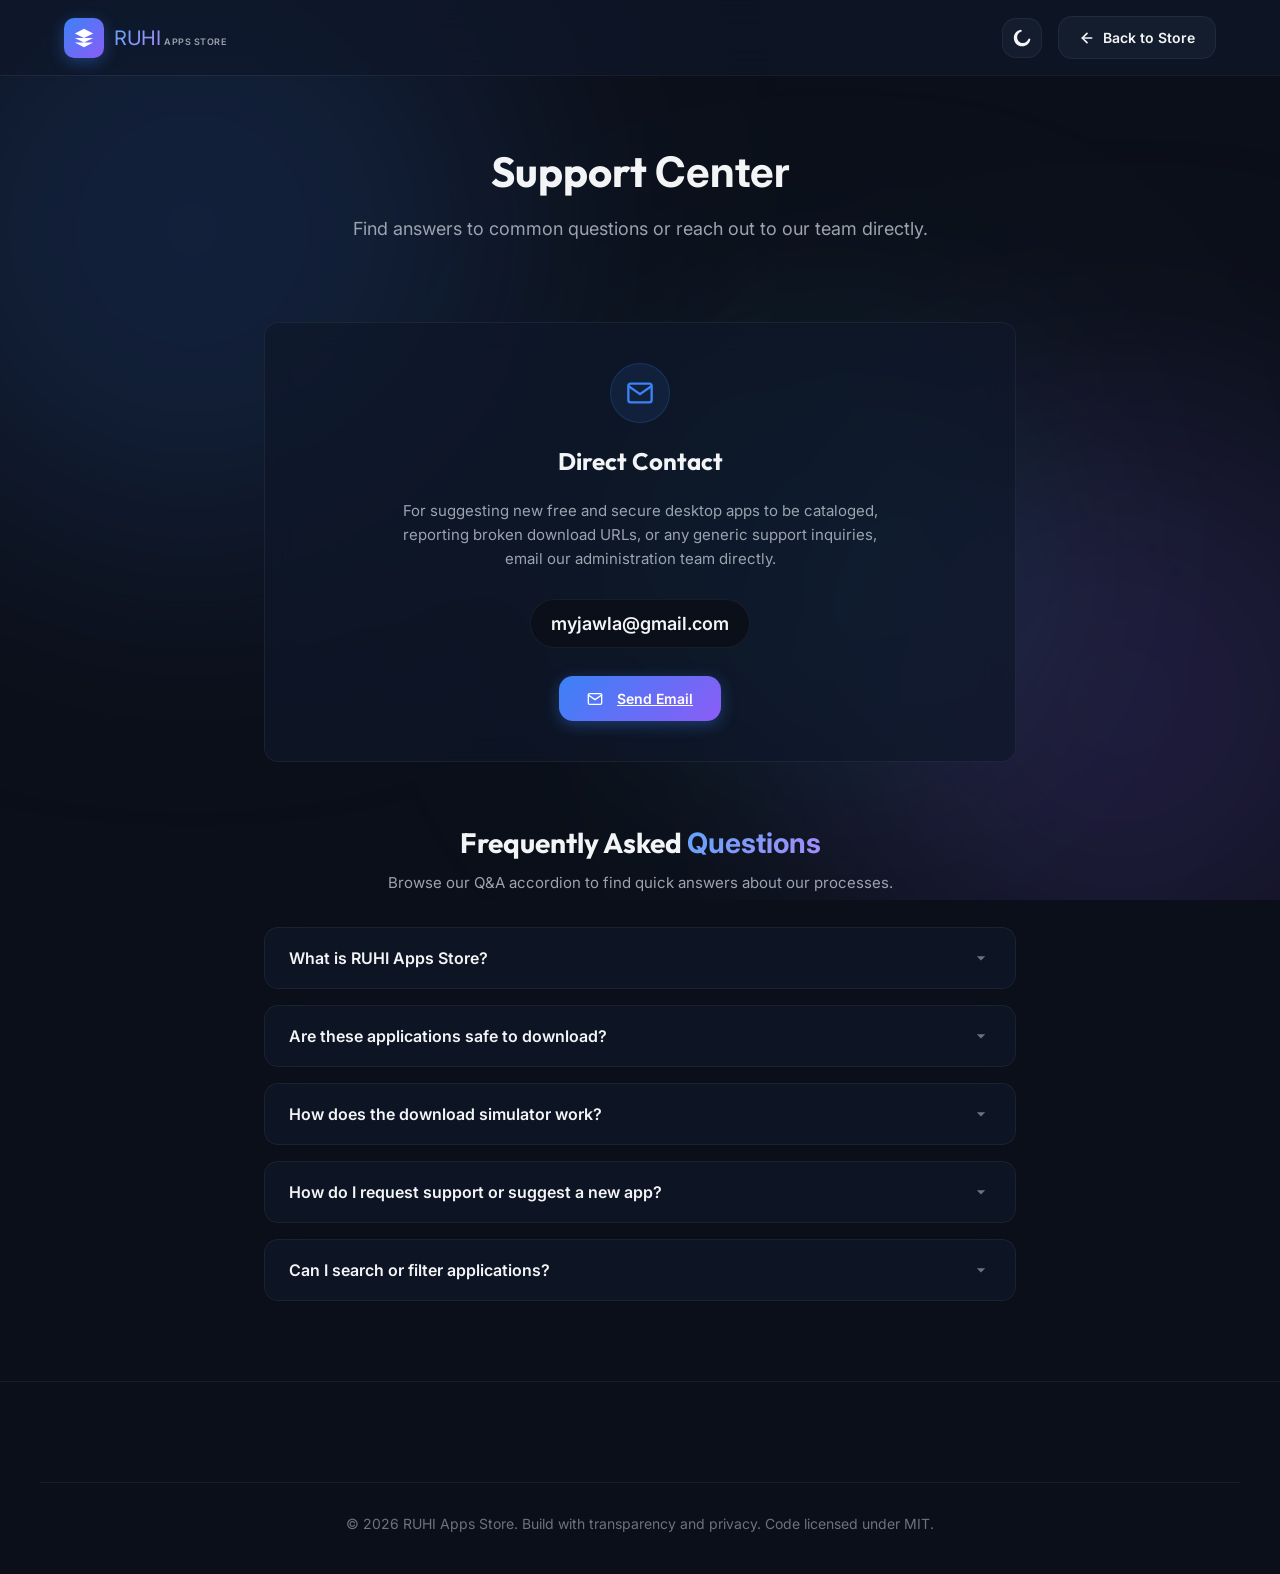
==== commit b543c0c7: "Add files via upload" ====
--- a/support.html
+++ b/support.html
@@ -4,7 +4,7 @@
     <meta charset="UTF-8">
     <meta name="viewport" content="width=device-width, initial-scale=1.0">
     <title>Support & Q&A - RUHI Apps Store</title>
-    <meta name="description" content="Get help, check frequently asked questions, suggest new open-source applications, or contact support for RUHI Apps Store.">
+    <meta name="description" content="Get help, check frequently asked questions, suggest new free and secure applications, or contact support for RUHI Apps Store.">
     <link rel="stylesheet" href="styles.css?v=2.1.0">
     <style>
         /* Support Page Specific Overrides */
@@ -165,7 +165,7 @@
                 </svg>
             </div>
             <h3>Direct Contact</h3>
-            <p>For suggesting new open-source desktop apps to be cataloged, reporting broken download URLs, or any generic support inquiries, email our administration team directly.</p>
+            <p>For suggesting new free and secure desktop apps to be cataloged, reporting broken download URLs, or any generic support inquiries, email our administration team directly.</p>
             <div class="contact-email">myjawla@gmail.com</div>
             <a href="mailto:myjawla@gmail.com" class="btn btn-primary" style="padding: 12px 28px;">
                 <svg width="16" height="16" viewBox="0 0 24 24" fill="none" stroke="currentColor" stroke-width="2" stroke-linecap="round" stroke-linejoin="round" style="margin-right: 6px;">
@@ -188,7 +188,7 @@
                         <svg class="chevron" viewBox="0 0 24 24"><path d="M7 10l5 5 5-5H7z"/></svg>
                     </button>
                     <div class="qa-content">
-                        <p>RUHI Apps Store is a premium, curated catalog of free and open-source software (FOSS) for desktop systems. We host lists of official, clean installer links without any third-party wrappers, trackers, or hidden adware.</p>
+                        <p>RUHI Apps Store is a premium, curated catalog of free and secure desktop applications. We host lists of official, clean installer links without any third-party wrappers, trackers, or hidden adware.</p>
                     </div>
                 </div>
 
